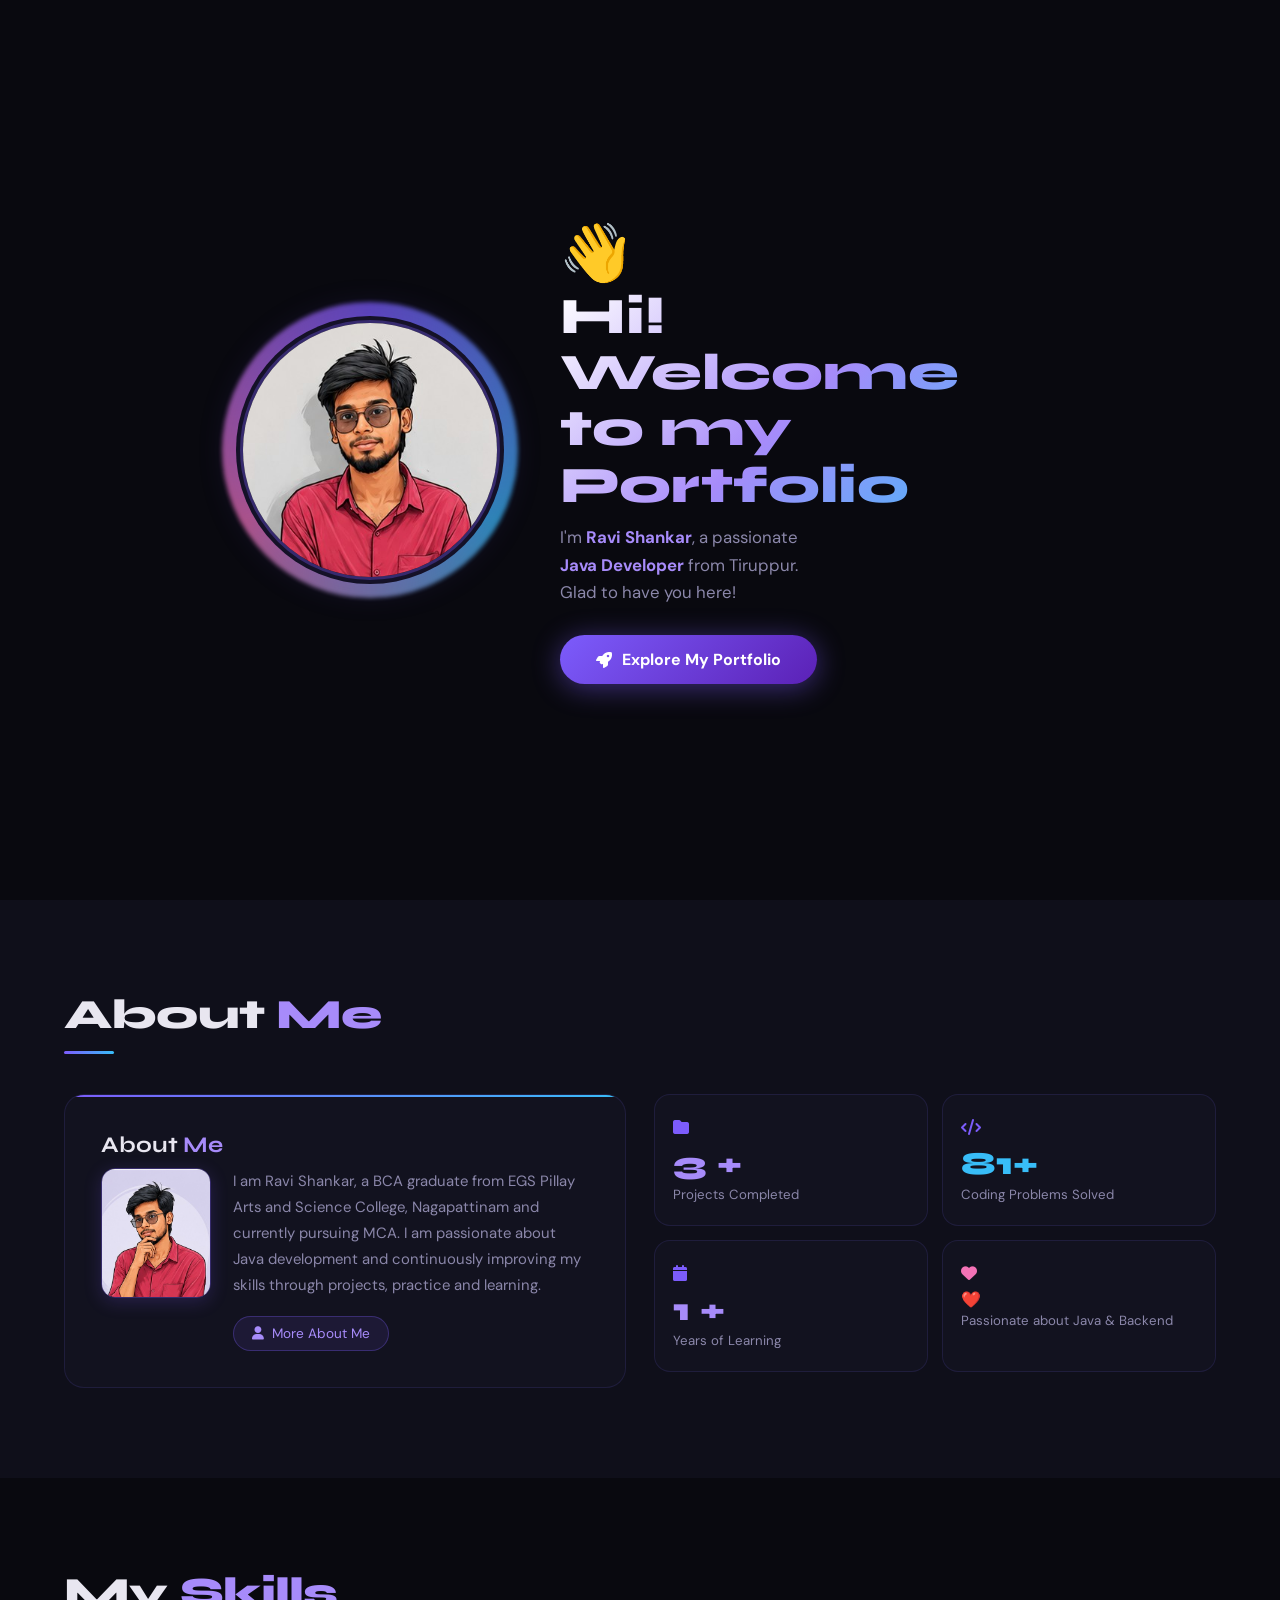
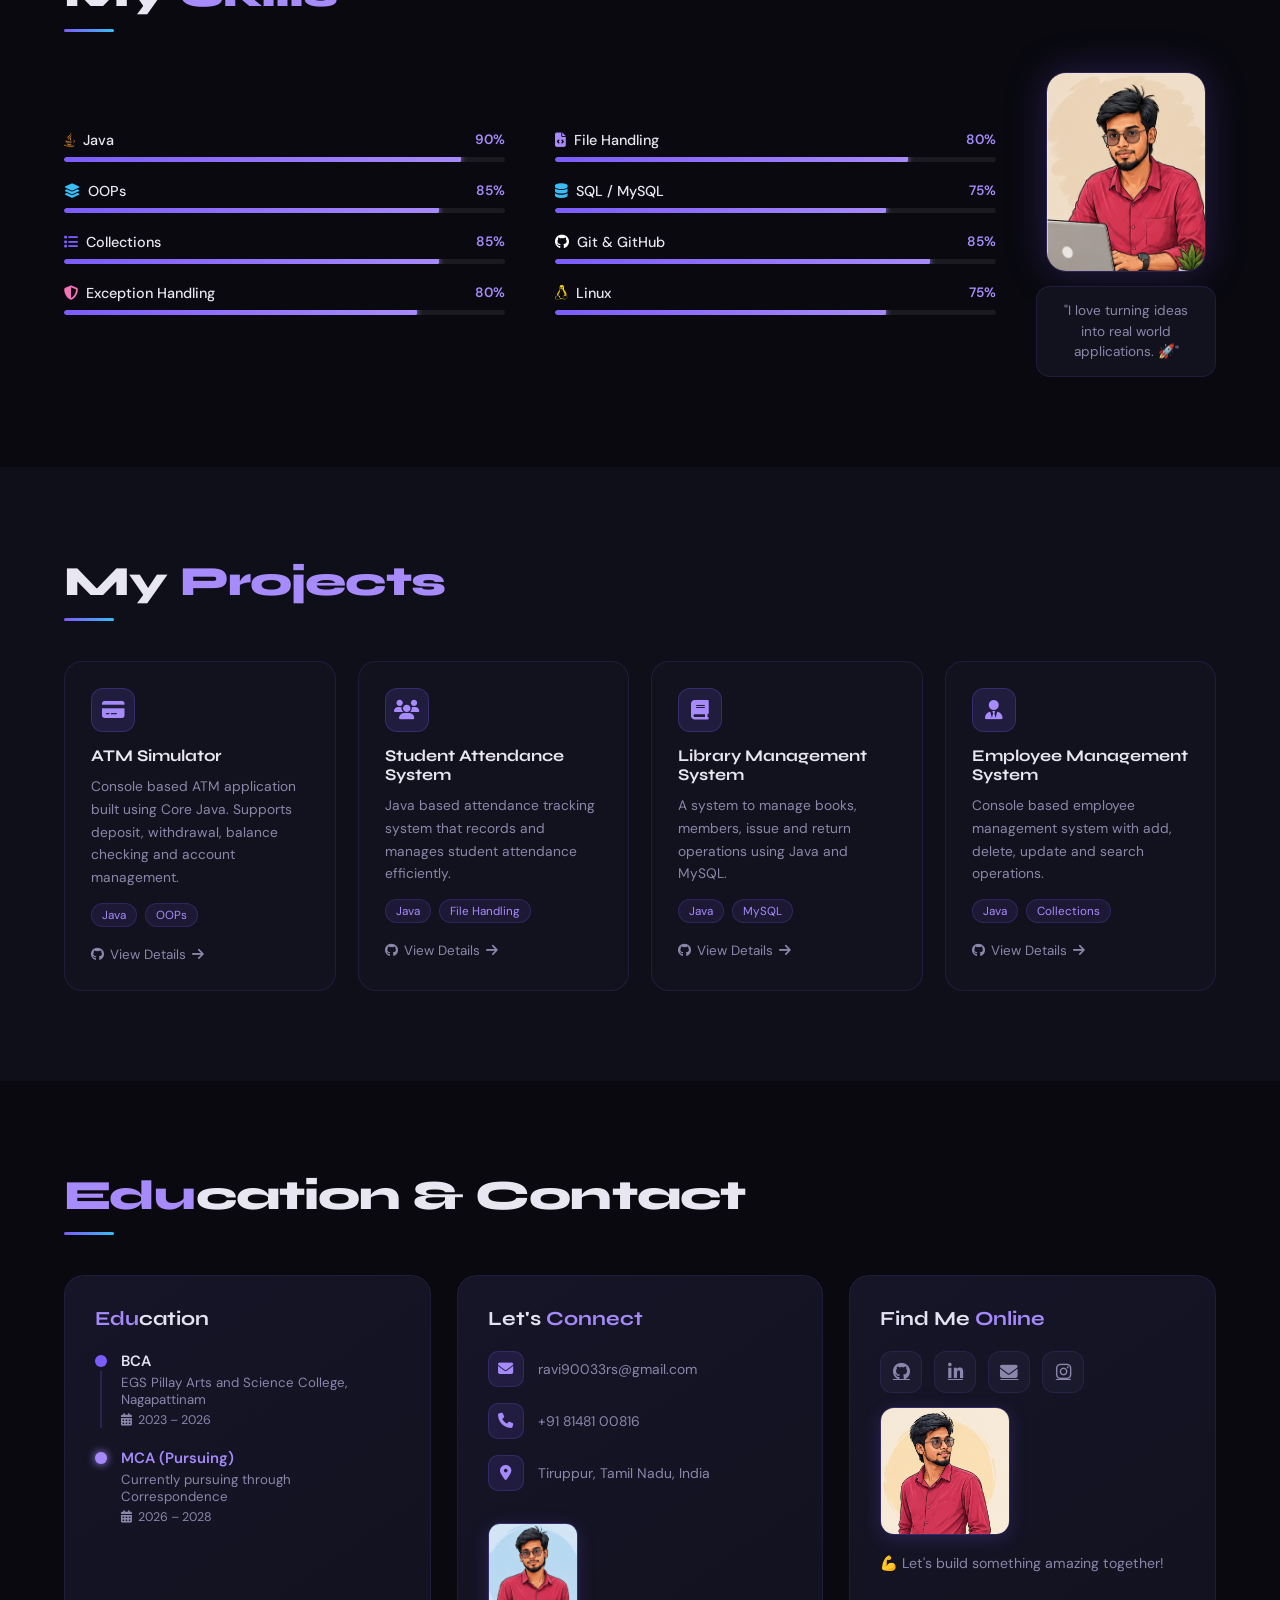
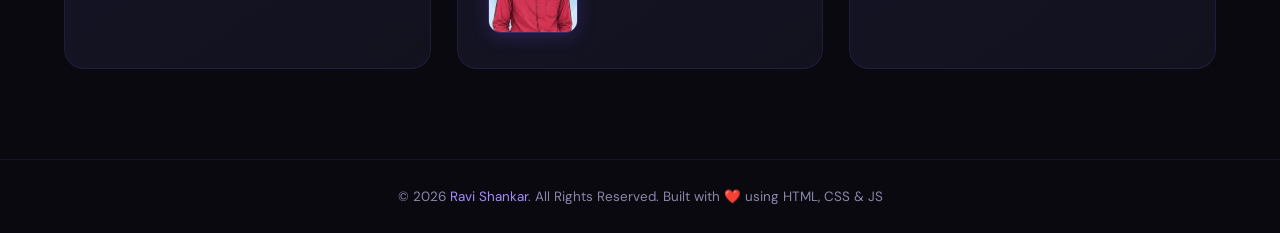
==== index.html @ 4d55198a "Add files via upload" ====
<!DOCTYPE html>
<html lang="en">
<head>
<meta charset="UTF-8"/>
<meta name="viewport" content="width=device-width, initial-scale=1.0"/>
<title>Ravi Shankar | Java Backend Developer</title>
<link href="https://fonts.googleapis.com/css2?family=Syne:wght@400;600;700;800&family=DM+Sans:ital,opsz,wght@0,9..40,300;0,9..40,400;0,9..40,500;1,9..40,300&display=swap" rel="stylesheet"/>
<link rel="stylesheet" href="https://cdnjs.cloudflare.com/ajax/libs/font-awesome/6.5.0/css/all.min.css"/>
<style>
/* ============================
   EDIT GUIDE - CSS VARIABLES
   To change colors, just update these values:
   ============================*/
:root {
  --bg: #09090f;           /* Main background */
  --bg2: #0f0f1a;          /* Section alt background */
  --card: #12121f;         /* Card background */
  --card2: #181828;        /* Card hover/alt */
  --border: rgba(120,100,255,0.13); /* Card borders */
  --purple: #7c5cfc;       /* Primary accent */
  --purple2: #a78bfa;      /* Secondary accent */
  --cyan: #38bdf8;         /* Highlight color */
  --accent: #f472b6;       /* Pink accent */
  --text: #e8e6f0;         /* Main text */
  --muted: #8b87aa;        /* Muted text */
  --glow: 0 0 40px rgba(124,92,252,0.25); /* Glow shadow */
}

*,*::before,*::after{box-sizing:border-box;margin:0;padding:0;}
html{scroll-behavior:smooth;}
body{background:var(--bg);color:var(--text);font-family:"DM Sans",sans-serif;overflow-x:hidden;cursor:none;}

/* ============================
   CUSTOM CURSOR
   ============================ */
#cursor{position:fixed;width:12px;height:12px;background:var(--purple);border-radius:50%;pointer-events:none;z-index:9999;transform:translate(-50%,-50%);transition:width .2s,height .2s,background .2s;mix-blend-mode:screen;}
#cursor-ring{position:fixed;width:38px;height:38px;border:1.5px solid var(--purple2);border-radius:50%;pointer-events:none;z-index:9998;transform:translate(-50%,-50%);transition:width .2s,height .2s,opacity .2s;opacity:0.6;}

::-webkit-scrollbar{width:5px;}
::-webkit-scrollbar-track{background:var(--bg);}
::-webkit-scrollbar-thumb{background:var(--purple);border-radius:10px;}

/* ============================
   GREETING SCREEN
   ============================ */
#greeting{
  position:fixed;inset:0;z-index:10000;
  background:var(--bg);
  display:flex;align-items:center;justify-content:center;flex-direction:column;
  transition:opacity 0.7s ease,transform 0.7s ease;
}
#greeting.hide{opacity:0;transform:scale(1.04);pointer-events:none;}
.greeting-inner{
  display:flex;align-items:center;gap:60px;
  animation:greet-in 0.9s cubic-bezier(.22,1,.36,1) both;
}
@keyframes greet-in{from{opacity:0;transform:translateY(40px)}to{opacity:1;transform:translateY(0)}}
.greeting-avatar-wrap{
  position:relative;width:260px;height:260px;
  animation:float-avatar 4s ease-in-out infinite;
}
@keyframes float-avatar{0%,100%{transform:translateY(0)}50%{transform:translateY(-16px)}}
.greeting-avatar-wrap::before{
  content:"";position:absolute;inset:-18px;border-radius:50%;
  background:conic-gradient(var(--purple),var(--cyan),var(--accent),var(--purple));
  animation:spin-ring 4s linear infinite;
  filter:blur(2px);opacity:0.7;
}
@keyframes spin-ring{to{transform:rotate(360deg)}}
.greeting-avatar-wrap::after{
  content:"";position:absolute;inset:-4px;border-radius:50%;background:var(--bg);
}
.greeting-avatar{
  position:relative;z-index:2;
  width:100%;height:100%;border-radius:50%;object-fit:cover;object-position:top center;
  border:3px solid rgba(124,92,252,0.4);
  box-shadow:var(--glow);
}
.greeting-text{max-width:480px;}
.greeting-wave{font-size:3.5rem;display:block;animation:wave-hand 1.2s ease-in-out infinite;transform-origin:70% 70%;}
@keyframes wave-hand{0%,100%{transform:rotate(0)}25%{transform:rotate(20deg)}75%{transform:rotate(-10deg)}}
.greeting-hi{
  font-family:"Syne",sans-serif;font-size:clamp(2.2rem,5vw,3.2rem);font-weight:800;
  line-height:1.1;margin-bottom:10px;
  background:linear-gradient(135deg,#fff 0%,var(--purple2) 50%,var(--cyan) 100%);
  -webkit-background-clip:text;-webkit-text-fill-color:transparent;
}
.greeting-sub{color:var(--muted);font-size:1.05rem;line-height:1.65;margin-bottom:28px;}
.greeting-sub b{color:var(--purple2);-webkit-text-fill-color:var(--purple2);}
.greeting-enter{
  background:linear-gradient(135deg,var(--purple),#5b21b6);
  color:#fff;border:none;padding:14px 36px;border-radius:30px;
  font-size:1rem;font-weight:700;cursor:none;
  display:inline-flex;align-items:center;gap:10px;
  box-shadow:0 4px 28px rgba(124,92,252,0.45);
  transition:transform .25s,box-shadow .25s;
  font-family:"DM Sans",sans-serif;
}
.greeting-enter:hover{transform:translateY(-4px) scale(1.04);box-shadow:0 10px 36px rgba(124,92,252,0.55);}
.greeting-particles{position:absolute;inset:0;overflow:hidden;pointer-events:none;}
.greeting-particles span{
  position:absolute;border-radius:50%;opacity:0;
  animation:gp-float 5s infinite ease-in-out;
}
@keyframes gp-float{0%{opacity:0;transform:translateY(0) scale(0)}20%{opacity:0.7}80%{opacity:0.3}100%{opacity:0;transform:translateY(-150px) scale(2)}}

/* ============================
   NAVBAR
   ============================ */
nav{
  position:fixed;top:0;left:0;right:0;z-index:100;
  display:flex;align-items:center;justify-content:space-between;
  padding:0 5%;height:70px;
  background:rgba(9,9,15,0.88);backdrop-filter:blur(20px);
  border-bottom:1px solid var(--border);
  transition:box-shadow .3s;
}
nav.scrolled{box-shadow:0 2px 30px rgba(124,92,252,0.15);}
.logo{font-family:"Syne",sans-serif;font-size:1.4rem;font-weight:800;letter-spacing:-.02em;}
.logo span{color:var(--purple);}
.nav-links{display:flex;gap:2rem;list-style:none;}
.nav-links a{color:var(--muted);text-decoration:none;font-size:.9rem;font-weight:500;transition:color .25s;position:relative;padding-bottom:4px;}
.nav-links a::after{content:"";position:absolute;bottom:0;left:0;right:0;height:1.5px;background:var(--purple);transform:scaleX(0);transform-origin:left;transition:transform .3s;}
.nav-links a:hover,.nav-links a.active{color:var(--text);}
.nav-links a:hover::after,.nav-links a.active::after{transform:scaleX(1);}
.hamburger{display:none;flex-direction:column;gap:5px;cursor:none;}
.hamburger span{width:24px;height:2px;background:var(--text);border-radius:2px;transition:.3s;}

/* ============================
   SECTIONS GENERAL
   ============================ */
section{padding:90px 5%;}
.section-title{font-family:"Syne",sans-serif;font-size:clamp(1.9rem,4vw,2.6rem);font-weight:800;letter-spacing:-.02em;margin-bottom:12px;}
.section-title span{color:var(--purple2);}
.section-underline{width:50px;height:3px;background:linear-gradient(90deg,var(--purple),var(--cyan));border-radius:2px;margin-bottom:40px;}

/* ============================
   HERO SECTION
   ============================ */
#home{
  min-height:100vh;display:flex;align-items:center;
  position:relative;overflow:hidden;padding-top:110px;
  gap:40px;
}
.hero-bg{
  position:absolute;inset:0;z-index:0;
  background:radial-gradient(ellipse 60% 60% at 70% 40%,rgba(124,92,252,.18) 0%,transparent 70%),
              radial-gradient(ellipse 40% 40% at 20% 80%,rgba(56,189,248,.1) 0%,transparent 60%);
}
.hero-particles{position:absolute;inset:0;z-index:0;overflow:hidden;}
.hero-particles span{position:absolute;border-radius:50%;background:var(--purple);opacity:0;animation:float-particle 6s infinite ease-in-out;}
@keyframes float-particle{0%{opacity:0;transform:translateY(0) scale(0)}20%{opacity:.6}80%{opacity:.3}100%{opacity:0;transform:translateY(-120px) scale(1.5)}}

.hero-content{position:relative;z-index:2;flex:1;max-width:560px;}
.hero-badge{
  display:inline-flex;align-items:center;gap:8px;
  background:rgba(124,92,252,.12);border:1px solid rgba(124,92,252,.3);
  border-radius:20px;padding:6px 14px;font-size:.8rem;color:var(--purple2);
  margin-bottom:22px;animation:fade-up .8s ease both;
}
.hero-badge::before{content:"";width:7px;height:7px;background:var(--purple);border-radius:50%;animation:pulse-dot 1.4s infinite;}
@keyframes pulse-dot{0%,100%{opacity:1}50%{opacity:.3}}
.hero-hi{font-size:1.3rem;color:var(--muted);animation:fade-up .8s .1s ease both;}
.hero-name{
  font-family:"Syne",sans-serif;font-size:clamp(2.8rem,5.5vw,4.2rem);font-weight:800;
  line-height:1.05;letter-spacing:-.03em;
  background:linear-gradient(135deg,#fff 0%,var(--purple2) 60%,var(--cyan) 100%);
  -webkit-background-clip:text;-webkit-text-fill-color:transparent;
  animation:fade-up .8s .2s ease both;
}
.hero-role{font-size:1.25rem;font-weight:500;margin:10px 0 16px;animation:fade-up .8s .3s ease both;min-height:2rem;}
.hero-role .hl{color:var(--purple2);}
.hero-desc{color:var(--muted);line-height:1.75;max-width:440px;animation:fade-up .8s .4s ease both;font-size:.95rem;}
.hero-btns{display:flex;gap:14px;margin-top:32px;flex-wrap:wrap;animation:fade-up .8s .5s ease both;}
.btn-primary{
  background:linear-gradient(135deg,var(--purple),#5b21b6);color:#fff;
  border:none;padding:13px 28px;border-radius:30px;font-size:.9rem;font-weight:600;
  cursor:none;display:flex;align-items:center;gap:8px;
  transition:transform .25s,box-shadow .25s;
  box-shadow:0 4px 24px rgba(124,92,252,.35);font-family:"DM Sans",sans-serif;
}
.btn-primary:hover{transform:translateY(-3px) scale(1.03);box-shadow:0 8px 32px rgba(124,92,252,.5);}
.btn-secondary{
  background:transparent;color:var(--text);
  border:1.5px solid rgba(255,255,255,.2);padding:13px 28px;
  border-radius:30px;font-size:.9rem;font-weight:500;
  cursor:none;display:flex;align-items:center;gap:8px;
  transition:border-color .25s,background .25s,transform .25s;font-family:"DM Sans",sans-serif;
}
.btn-secondary:hover{border-color:var(--purple2);background:rgba(124,92,252,.08);transform:translateY(-3px);}

/* Hero avatar */
.hero-visual{position:relative;z-index:2;flex:1;display:flex;align-items:center;justify-content:flex-end;animation:fade-up .9s .2s ease both;}
.hero-orb{
  width:clamp(260px,33vw,400px);height:clamp(260px,33vw,400px);
  border-radius:50%;position:relative;
  background:radial-gradient(circle,rgba(124,92,252,.2) 0%,rgba(124,92,252,.04) 60%,transparent 80%);
  display:flex;align-items:center;justify-content:center;
}
.hero-orb::before,.hero-orb::after{
  content:"";position:absolute;inset:12px;border-radius:50%;
  border:1.5px solid rgba(124,92,252,.3);
  animation:rotate-ring 12s linear infinite;
}
.hero-orb::after{inset:32px;border-color:rgba(56,189,248,.2);animation-direction:reverse;animation-duration:8s;}
@keyframes rotate-ring{to{transform:rotate(360deg)}}

.hero-avatar-img{
  width:82%;height:82%;border-radius:50%;z-index:2;
  object-fit:cover;object-position:top center;
  border:2.5px solid rgba(124,92,252,.4);
  box-shadow:var(--glow);
  animation:float-hero 5s ease-in-out infinite;
}
@keyframes float-hero{0%,100%{transform:translateY(0)}50%{transform:translateY(-14px)}}

.hero-icon{
  position:absolute;width:48px;height:48px;
  background:var(--card2);border:1px solid var(--border);
  border-radius:14px;display:flex;align-items:center;justify-content:center;
  font-size:1.3rem;box-shadow:var(--glow);
  animation:float-icon 4s ease-in-out infinite;
}
@keyframes float-icon{0%,100%{transform:translateY(0) rotate(0)}50%{transform:translateY(-8px) rotate(5deg)}}

.speech-bubble{
  position:absolute;top:-10px;left:-30px;
  background:var(--card2);border:1px solid var(--border);
  border-radius:16px 16px 16px 4px;padding:12px 16px;
  font-size:.82rem;line-height:1.4;
  box-shadow:var(--glow);animation:bubble-anim 3s ease-in-out infinite;
  z-index:5;white-space:nowrap;
}
@keyframes bubble-anim{0%,100%{transform:scale(1)}50%{transform:scale(1.04)}}
@keyframes fade-up{from{opacity:0;transform:translateY(30px)}to{opacity:1;transform:translateY(0)}}

/* ============================
   ABOUT SECTION
   ============================ */
#about{background:var(--bg2);}
.about-grid{display:grid;grid-template-columns:1fr 1fr;gap:28px;align-items:start;}
.about-card{
  background:var(--card);border:1px solid var(--border);
  border-radius:20px;padding:36px;position:relative;overflow:hidden;
  transition:transform .3s,box-shadow .3s;
}
.about-card:hover{transform:translateY(-4px);box-shadow:var(--glow);}
.about-card::before{content:"";position:absolute;top:0;left:0;right:0;height:2px;background:linear-gradient(90deg,var(--purple),var(--cyan));}
.about-inner{display:flex;gap:22px;align-items:flex-start;}
.about-avatar-side{
  width:110px;height:130px;flex-shrink:0;
  border-radius:14px;object-fit:cover;object-position:top;
  border:1.5px solid rgba(124,92,252,.35);
  box-shadow:0 4px 18px rgba(124,92,252,.2);
}
.about-card h3{font-family:"Syne",sans-serif;font-size:1.4rem;font-weight:700;margin-bottom:10px;}
.about-card h3 span{color:var(--purple2);}
.about-card p{color:var(--muted);line-height:1.75;font-size:.93rem;}
.about-btn{
  margin-top:18px;display:inline-flex;align-items:center;gap:8px;
  background:rgba(124,92,252,.1);border:1px solid rgba(124,92,252,.3);
  color:var(--purple2);border-radius:20px;padding:8px 18px;
  font-size:.85rem;cursor:none;transition:background .25s;
}
.about-btn:hover{background:rgba(124,92,252,.22);}
.stats-grid{display:grid;grid-template-columns:1fr 1fr;gap:14px;}
.stat-card{
  background:var(--card);border:1px solid var(--border);
  border-radius:16px;padding:22px 18px;
  transition:transform .3s,box-shadow .3s;
}
.stat-card:hover{transform:translateY(-4px);box-shadow:var(--glow);}
.stat-num{font-family:"Syne",sans-serif;font-size:2rem;font-weight:800;color:var(--purple2);}
.stat-label{color:var(--muted);font-size:.83rem;margin-top:3px;}
.stat-icon{font-size:1rem;color:var(--purple);margin-bottom:6px;}
.stat-card.passionate .stat-num{color:var(--accent);font-size:1rem;}

/* ============================
   SKILLS SECTION
   ============================ */
#skills{background:var(--bg);}
.skills-layout{display:grid;grid-template-columns:1fr auto;gap:40px;align-items:center;}
.skills-grid{display:grid;grid-template-columns:1fr 1fr;gap:16px 50px;}
.skill-item{margin-bottom:4px;}
.skill-header{display:flex;justify-content:space-between;margin-bottom:8px;}
.skill-name{font-size:.9rem;font-weight:500;display:flex;align-items:center;gap:8px;}
.skill-pct{font-size:.85rem;color:var(--purple2);font-weight:600;}
.skill-bar{height:5px;background:rgba(255,255,255,.07);border-radius:5px;overflow:hidden;}
.skill-fill{
  height:100%;border-radius:5px;
  background:linear-gradient(90deg,var(--purple),var(--purple2));
  width:0%;transition:width 1.3s cubic-bezier(.22,1,.36,1);position:relative;
}
.skill-fill::after{content:"";position:absolute;right:0;top:50%;transform:translateY(-50%);width:8px;height:8px;border-radius:50%;background:var(--purple2);box-shadow:0 0 6px var(--purple2);}
.skills-avatar{
  width:160px;height:200px;object-fit:cover;object-position:top;
  border-radius:20px;border:1.5px solid rgba(124,92,252,.3);
  box-shadow:var(--glow);
  transition:transform .3s;
}
.skills-avatar:hover{transform:scale(1.04) translateY(-4px);}
.skills-quote{
  background:var(--card);border:1px solid var(--border);
  border-radius:14px;padding:14px 18px;font-size:.85rem;
  color:var(--muted);margin-top:14px;text-align:center;max-width:180px;
  line-height:1.5;
}

/* ============================
   PROJECTS SECTION
   ============================ */
#projects{background:var(--bg2);}
.projects-grid{display:grid;grid-template-columns:repeat(auto-fit,minmax(250px,1fr));gap:22px;}
.project-card{
  background:var(--card);border:1px solid var(--border);
  border-radius:18px;padding:26px;position:relative;overflow:hidden;
  transition:transform .3s,box-shadow .3s,border-color .3s;cursor:none;
}
.project-card::before{
  content:"";position:absolute;inset:0;
  background:linear-gradient(135deg,rgba(124,92,252,.06),transparent);
  opacity:0;transition:opacity .3s;
}
.project-card:hover{transform:translateY(-6px);box-shadow:0 12px 40px rgba(124,92,252,.2);border-color:rgba(124,92,252,.35);}
.project-card:hover::before{opacity:1;}
.proj-icon{
  width:44px;height:44px;border-radius:12px;
  background:rgba(124,92,252,.14);border:1px solid rgba(124,92,252,.25);
  display:flex;align-items:center;justify-content:center;
  font-size:1.25rem;margin-bottom:14px;color:var(--purple2);
}
.proj-title{font-family:"Syne",sans-serif;font-weight:700;font-size:1.02rem;margin-bottom:10px;}
.proj-desc{color:var(--muted);font-size:.86rem;line-height:1.65;margin-bottom:14px;}
.proj-tags{display:flex;gap:8px;flex-wrap:wrap;margin-bottom:16px;}
.proj-tag{
  background:rgba(124,92,252,.1);border:1px solid rgba(124,92,252,.2);
  color:var(--purple2);font-size:.73rem;padding:3px 10px;border-radius:20px;
}
.proj-link{
  display:inline-flex;align-items:center;gap:6px;
  color:var(--muted);font-size:.84rem;text-decoration:none;
  transition:color .2s;
}
.proj-link:hover{color:var(--purple2);}

/* ============================
   EDUCATION + CONTACT SECTION
   ============================ */
#education{background:var(--bg);}
.edu-connect-grid{display:grid;grid-template-columns:1fr 1fr 1fr;gap:26px;}
.edu-card{
  background:var(--card);border:1px solid var(--border);
  border-radius:20px;padding:30px;position:relative;overflow:hidden;
}
.edu-card::before{
  content:"";position:absolute;inset:0;
  background:linear-gradient(145deg,rgba(124,92,252,.04),transparent);
  pointer-events:none;
}
.edu-card h3{font-family:"Syne",sans-serif;font-size:1.25rem;font-weight:700;margin-bottom:20px;}
.edu-card h3 span{color:var(--purple2);}
.edu-item{display:flex;gap:14px;margin-bottom:20px;}
.edu-dot-col{display:flex;flex-direction:column;align-items:center;}
.edu-dot{width:12px;height:12px;border-radius:50%;background:var(--purple);margin-top:4px;flex-shrink:0;}
.edu-line{flex:1;width:1.5px;background:rgba(124,92,252,.2);margin-top:4px;}
.edu-deg{font-weight:600;font-size:.93rem;}
.edu-school{color:var(--muted);font-size:.83rem;margin-top:3px;}
.edu-year{display:flex;align-items:center;gap:6px;color:var(--muted);font-size:.78rem;margin-top:4px;}
.edu-item.pursuing .edu-dot{background:var(--purple2);box-shadow:0 0 8px var(--purple2);}
.edu-item.pursuing .edu-deg{color:var(--purple2);}
.connect-item{display:flex;align-items:center;gap:14px;margin-bottom:16px;}
.connect-icon{
  width:36px;height:36px;border-radius:10px;
  background:rgba(124,92,252,.12);border:1px solid rgba(124,92,252,.2);
  display:flex;align-items:center;justify-content:center;
  color:var(--purple2);font-size:.95rem;flex-shrink:0;
}
.connect-text{font-size:.87rem;color:var(--muted);}
.social-icons{display:flex;gap:12px;margin-top:6px;flex-wrap:wrap;}
.soc-icon{
  width:42px;height:42px;border-radius:12px;
  background:var(--card2);border:1px solid var(--border);
  display:flex;align-items:center;justify-content:center;
  font-size:1.1rem;color:var(--muted);cursor:none;
  transition:transform .25s,color .25s,border-color .25s,box-shadow .25s;
}
.soc-icon:hover{transform:translateY(-4px) scale(1.1);color:var(--purple2);border-color:var(--purple2);box-shadow:0 4px 16px rgba(124,92,252,.25);}
.soc-icon.github:hover{color:#fff;}
.soc-icon.linkedin:hover{color:#0a66c2;border-color:#0a66c2;}
.soc-icon.gmail:hover{color:#ea4335;border-color:#ea4335;}
.soc-icon.instagram:hover{color:#f472b6;border-color:#f472b6;}
.find-avatar{
  width:100%;max-width:130px;border-radius:14px;
  object-fit:cover;object-position:top;margin-top:14px;
  border:1.5px solid rgba(124,92,252,.3);
  box-shadow:0 4px 18px rgba(124,92,252,.2);
  transition:transform .3s;
}
.find-avatar:hover{transform:scale(1.05);}

/* ============================
   FOOTER
   ============================ */
footer{
  text-align:center;padding:28px 5%;
  border-top:1px solid var(--border);
  color:var(--muted);font-size:.84rem;
}
footer a{color:var(--purple2);text-decoration:none;}

/* ============================
   SCROLL ANIMATIONS
   ============================ */
.reveal{opacity:0;transform:translateY(36px);transition:opacity .75s ease,transform .75s ease;}
.reveal.visible{opacity:1;transform:translateY(0);}

/* ============================
   SCROLL TO TOP
   ============================ */
#to-top{
  position:fixed;bottom:28px;right:28px;width:44px;height:44px;border-radius:50%;
  background:var(--purple);color:#fff;
  display:flex;align-items:center;justify-content:center;
  cursor:none;box-shadow:var(--glow);
  opacity:0;pointer-events:none;transition:opacity .3s,transform .3s;z-index:99;
}
#to-top.show{opacity:1;pointer-events:all;}
#to-top:hover{transform:translateY(-4px) scale(1.1);}

/* ============================
   INTERACTIVE TOOLTIP
   ============================ */
.tooltip{
  position:fixed;z-index:9997;background:var(--card2);
  border:1px solid var(--border);border-radius:10px;
  padding:8px 14px;font-size:.8rem;color:var(--muted);
  pointer-events:none;opacity:0;transition:opacity .2s;
  white-space:nowrap;
}

/* ============================
   MOBILE
   ============================ */
@media(max-width:900px){
  .skills-layout{grid-template-columns:1fr;}
  .skills-avatar,.skills-quote{display:none;}
}
@media(max-width:768px){
  .nav-links{display:none;position:absolute;top:70px;left:0;right:0;flex-direction:column;background:var(--bg2);padding:20px 5%;border-bottom:1px solid var(--border);}
  .nav-links.open{display:flex;}
  .hamburger{display:flex;}
  #home{flex-direction:column;gap:30px;text-align:center;padding-top:100px;}
  .hero-visual{justify-content:center;}
  .hero-btns{justify-content:center;}
  .about-grid,.edu-connect-grid{grid-template-columns:1fr;}
  .about-inner{flex-direction:column;}
  .stats-grid{grid-template-columns:1fr 1fr;}
  .greeting-inner{flex-direction:column;gap:30px;text-align:center;padding:20px;}
  .greeting-avatar-wrap{width:180px;height:180px;}
}
</style>
</head>
<body>

<!-- CURSOR -->
<div id="cursor"></div>
<div id="cursor-ring"></div>
<div class="tooltip" id="tooltip"></div>

<!-- ============================
     GREETING SCREEN
     Edit the text below to change what it says
     ============================ -->
<div id="greeting">
  <div class="greeting-particles" id="greet-particles"></div>
  <div class="greeting-inner">
    <div class="greeting-avatar-wrap">
      <!-- AVATAR: Confident pose used for greeting -->
      <img class="greeting-avatar" src="./image/file_0000000012bc71f89e1888171dc85006~2.png" alt="Ravi Shankar"/>
    </div>
    <div class="greeting-text">
      <span class="greeting-wave">👋</span>
      <h1 class="greeting-hi" id="greet-typed"></h1>
      <!-- Edit the greeting message below -->
      <p class="greeting-sub">
        I'm <b>Ravi Shankar</b>, a passionate<br/>
        <b>Java Developer</b> from Tiruppur.<br/>
        Glad to have you here!
      </p>
      <button class="greeting-enter" onclick="enterSite()">
        <i class="fa fa-rocket"></i> Explore My Portfolio 
      </button>
    </div>
  </div>
</div>

<!-- ============================
     NAVBAR
     Edit nav links if you add new sections
     ============================ -->
<nav id="navbar">
  <div class="logo">Ravi <span>Shankar</span></div>
  <ul class="nav-links" id="nav-links">
    <li><a href="#home" class="active">Home</a></li>
    <li><a href="#about">About</a></li>
    <li><a href="#skills">Skills</a></li>
    <li><a href="#projects">Projects</a></li>
    <li><a href="#education">Education</a></li>
    <li><a href="#contact">Contact</a></li>
  </ul>
  <div style="display:flex;gap:12px;align-items:center;">
    <div class="hamburger" id="hamburger"><span></span><span></span><span></span></div>
  </div>
</nav>

<!-- ============================
     HERO SECTION
     Edit name, role, description here
     ============================ -->
<section id="home">
  <div class="hero-bg"></div>
  <div class="hero-particles" id="hero-particles"></div>

  <div class="hero-content">
    <div class="hero-badge">🚀 Available for Opportunities</div>
    <p class="hero-hi">Hi, I'm</p>
    <!-- EDIT: Your name -->                                                                                                                                                                                                                            
    <h1 class="hero-name">Ravi Shankar</h1>
    <!-- EDIT: roles array in the JS section below (search "TYPING ROLES") -->
    <p class="hero-role"><span class="hl">Java Developer</span></p>
    <!-- EDIT: Your tagline -->
    <p class="hero-desc">BCA Graduate | MCA Student | Passionate about building reliable Java applications and solving real-world problems.</p>
    <div class="hero-btns">
      <button class="btn-primary" onclick="document.getElementById('projects').scrollIntoView({behavior:'smooth'})">
        View My Work <i class="fa fa-arrow-right"></i>
      </button>
      <!-- EDIT: Change href to your actual resume PDF link -->
      <button class="btn-secondary" onclick="alert('Add your resume link in the HTML!')">                                                                             
        <i class="fa fa-download"></i> Download Resume
      </button>
    </div>
  </div>

  <div class="hero-visual">
    <div class="hero-orb">
      <div class="speech-bubble">👋 Hello!<br/>Welcome to my<br/>portfolio!</div>
      <!-- Avatar 1: Confident pose in hero -->
      <img class="hero-avatar-img" src="./image/file_0000000012bc71f89e1888171dc85006~2.png" alt="Ravi Shankar"/>
      <div class="hero-icon" style="top:8%;right:-8px;animation-delay:.2s;color:#f89820;"><i class="fab fa-java"></i></div>
      <div class="hero-icon" style="bottom:16%;right:-4px;animation-delay:.8s;color:var(--purple2);"><i class="fa fa-code"></i></div>
      <div class="hero-icon" style="top:28%;left:-8px;animation-delay:1.4s;color:var(--cyan);"><i class="fa fa-database"></i></div>
    </div>
  </div>
</section>

<!-- ============================
     ABOUT SECTION
     Edit the text content below
     ============================ -->
<section id="about">
  <div class="reveal">
    <h2 class="section-title">About <span>Me</span></h2>
    <div class="section-underline"></div>
  </div>
  <div class="about-grid reveal">
    <div class="about-card">
      <h3>About <span>Me</span></h3>
      <div class="about-inner">
        <!-- Avatar 3: Thinking pose for about section -->
        <img class="about-avatar-side" src="./image/file_0000000012bc71f89e1888171dc85006~4.png" alt="Thinking pose"/>
        <div>
          <!-- EDIT: Your about me text -->
          <p>I am Ravi Shankar, a BCA graduate from EGS Pillay Arts and Science College, Nagapattinam and currently pursuing MCA. I am passionate about Java development and continuously improving my skills through projects, practice and learning.</p>
          <div class="about-btn"><i class="fa fa-user"></i> More About Me</div>
        </div>
      </div>
    </div>
    <div class="stats-grid">
      <!-- EDIT: Update numbers as you grow -->
      <div class="stat-card">
        <div class="stat-icon"><i class="fa fa-folder"></i></div>
        <div class="stat-num" data-count="3">0</div>
        <div class="stat-label">Projects Completed</div>
      </div>
      <div class="stat-card">
        <div class="stat-icon"><i class="fa fa-code"></i></div>
        <div class="stat-num" style="color:var(--cyan)" data-count="100">0</div>
        <div class="stat-label">Coding Problems Solved</div>
      </div>
      <div class="stat-card">
        <div class="stat-icon"><i class="fa fa-calendar"></i></div>
        <div class="stat-num" data-count="1">0</div>
        <div class="stat-label">Years of Learning</div>
      </div>
      <div class="stat-card passionate">
        <div class="stat-icon" style="color:var(--accent)"><i class="fa fa-heart"></i></div>
        <div class="stat-num">❤️</div>
        <div class="stat-label">Passionate about Java &amp; Backend</div>
      </div>
    </div>
  </div>
</section>

<!-- ============================
     SKILLS SECTION
     Edit skill names and percentages (data-w="XX")
     ============================ -->
<section id="skills">
  <div class="reveal">
    <h2 class="section-title">My <span>Skills</span></h2>
    <div class="section-underline"></div>
  </div>
  <div class="skills-layout reveal">
    <div class="skills-grid" id="skills-grid">
      <!-- EDIT: Change skill name and data-w value (0-100) for each skill -->
      <div class="skill-item">
        <div class="skill-header">
          <span class="skill-name"><i class="fab fa-java" style="color:#f89820"></i> Java</span>
          <span class="skill-pct">90%</span>
        </div>
        <div class="skill-bar"><div class="skill-fill" data-w="90"></div></div>
      </div>
      <div class="skill-item">
        <div class="skill-header">
          <span class="skill-name"><i class="fa fa-file-code" style="color:var(--purple2)"></i> File Handling</span>
          <span class="skill-pct">80%</span>
        </div>
        <div class="skill-bar"><div class="skill-fill" data-w="80"></div></div>
      </div>
      <div class="skill-item">
        <div class="skill-header">
          <span class="skill-name"><i class="fa fa-layer-group" style="color:var(--cyan)"></i> OOPs</span>
          <span class="skill-pct">85%</span>
        </div>
        <div class="skill-bar"><div class="skill-fill" data-w="85"></div></div>
      </div>
      <div class="skill-item">
        <div class="skill-header">
          <span class="skill-name"><i class="fa fa-database" style="color:#38bdf8"></i> SQL / MySQL</span>
          <span class="skill-pct">75%</span>
        </div>
        <div class="skill-bar"><div class="skill-fill" data-w="75"></div></div>
      </div>
      <div class="skill-item">
        <div class="skill-header">
          <span class="skill-name"><i class="fa fa-list" style="color:var(--purple)"></i> Collections</span>
          <span class="skill-pct">85%</span>
        </div>
        <div class="skill-bar"><div class="skill-fill" data-w="85"></div></div>
      </div>
      <div class="skill-item">
        <div class="skill-header">
          <span class="skill-name"><i class="fab fa-github" style="color:#fff"></i> Git &amp; GitHub</span>
          <span class="skill-pct">85%</span>
        </div>
        <div class="skill-bar"><div class="skill-fill" data-w="85"></div></div>
      </div>
      <div class="skill-item">
        <div class="skill-header">
          <span class="skill-name"><i class="fa fa-shield-alt" style="color:var(--accent)"></i> Exception Handling</span>
          <span class="skill-pct">80%</span>
        </div>
        <div class="skill-bar"><div class="skill-fill" data-w="80"></div></div>
      </div>
      <div class="skill-item">
        <div class="skill-header">
          <span class="skill-name"><i class="fab fa-linux" style="color:#ffd700"></i> Linux</span>
          <span class="skill-pct">75%</span>
        </div>
        <div class="skill-bar"><div class="skill-fill" data-w="75"></div></div>
      </div>
    </div>
    <!-- Avatar 2: Working pose beside skills -->
    <div style="display:flex;flex-direction:column;align-items:center;">
      <img class="skills-avatar" src="./image/file_0000000012bc71f89e1888171dc85006~3.png" alt="Working pose"/>
      <div class="skills-quote">"I love turning ideas into real world applications. 🚀"</div>
    </div>
  </div>
</section>

<!-- ============================
     PROJECTS SECTION
     Add/edit projects below - copy a .project-card block to add new ones
     ============================ -->
<section id="projects">
  <div class="reveal">
    <h2 class="section-title">My <span>Projects</span></h2>
    <div class="section-underline"></div>
  </div>
  <div class="projects-grid">
    <!-- EDIT: Update project title, description, tags, and github link -->
    <div class="project-card reveal" data-tooltip="Click to view on GitHub">
      <div class="proj-icon"><i class="fa fa-credit-card"></i></div>
      <div class="proj-title">ATM Simulator</div>
      <div class="proj-desc">Console based ATM application built using Core Java. Supports deposit, withdrawal, balance checking and account management.</div>
      <div class="proj-tags"><span class="proj-tag">Java</span><span class="proj-tag">OOPs</span></div>
      <a href="#" class="proj-link"><i class="fab fa-github"></i> View Details <i class="fa fa-arrow-right"></i></a>
    </div>
    <div class="project-card reveal" data-tooltip="Click to view on GitHub">
      <div class="proj-icon"><i class="fa fa-users"></i></div>
      <div class="proj-title">Student Attendance System</div>
      <div class="proj-desc">Java based attendance tracking system that records and manages student attendance efficiently.</div>
      <div class="proj-tags"><span class="proj-tag">Java</span><span class="proj-tag">File Handling</span></div>
      <a href="#" class="proj-link"><i class="fab fa-github"></i> View Details <i class="fa fa-arrow-right"></i></a>
    </div>
    <div class="project-card reveal" data-tooltip="Click to view on GitHub">
      <div class="proj-icon"><i class="fa fa-book"></i></div>
      <div class="proj-title">Library Management System</div>
      <div class="proj-desc">A system to manage books, members, issue and return operations using Java and MySQL.</div>
      <div class="proj-tags"><span class="proj-tag">Java</span><span class="proj-tag">MySQL</span></div>
      <a href="#" class="proj-link"><i class="fab fa-github"></i> View Details <i class="fa fa-arrow-right"></i></a>
    </div>
    <div class="project-card reveal" data-tooltip="Click to view on GitHub">
      <div class="proj-icon"><i class="fa fa-user-tie"></i></div>
      <div class="proj-title">Employee Management System</div>
      <div class="proj-desc">Console based employee management system with add, delete, update and search operations.</div>
      <div class="proj-tags"><span class="proj-tag">Java</span><span class="proj-tag">Collections</span></div>
      <a href="#" class="proj-link"><i class="fab fa-github"></i> View Details <i class="fa fa-arrow-right"></i></a>
    </div>
  </div>
</section>

<!-- ============================
     EDUCATION + CONTACT SECTION
     Edit education and contact details below
     ============================ -->
<section id="education">
  <div class="reveal">
    <h2 class="section-title"><span>Edu</span>cation &amp; Contact</h2>
    <div class="section-underline"></div>
  </div>
  <div class="edu-connect-grid">
    <div class="edu-card reveal">
      <h3><span>Edu</span>cation</h3>
      <div class="edu-item">
        <div class="edu-dot-col"><div class="edu-dot"></div><div class="edu-line"></div></div>
        <div>
          <!-- EDIT: Your degree and college -->
          <div class="edu-deg">BCA</div>
          <div class="edu-school">EGS Pillay Arts and Science College, Nagapattinam</div>
          <div class="edu-year"><i class="fa fa-calendar-alt"></i> 2023 – 2026</div>
        </div>
      </div>
      <div class="edu-item pursuing">
        <div class="edu-dot-col"><div class="edu-dot"></div></div>
        <div>
          <div class="edu-deg">MCA (Pursuing)</div>
          <div class="edu-school">Currently pursuing through Correspondence</div>
          <div class="edu-year"><i class="fa fa-calendar-alt"></i> 2026 – 2028</div>
        </div>
      </div>
    </div>

    <div class="edu-card reveal" id="contact">
      <h3>Let's <span>Connect</span></h3>
      <!-- EDIT: Your email, phone, location -->
      <div class="connect-item">
        <div class="connect-icon"><i class="fa fa-envelope"></i></div>
        <div class="connect-text">ravi90033rs@gmail.com</div>
      </div>
      <div class="connect-item">
        <div class="connect-icon"><i class="fa fa-phone"></i></div>
        <div class="connect-text">+91 81481 00816</div>
      </div>
      <div class="connect-item">
        <div class="connect-icon"><i class="fa fa-map-marker-alt"></i></div>
        <div class="connect-text">Tiruppur, Tamil Nadu, India</div>
      </div>
      <!-- Avatar 4: Relaxed pose -->
      <img class="about-avatar-side" src="./image/file_0000000012bc71f89e1888171dc85006~5.png" alt="Relaxed pose" style="margin-top:16px;width:90px;height:110px;border-radius:12px;"/>
    </div>

    <div class="edu-card reveal">
      <h3>Find Me <span>Online</span></h3>
      <!-- EDIT: Add your actual social media URLs as href values -->
      <div class="social-icons">
        <a href="https://github.com/" target="_blank" class="soc-icon github" data-tooltip="GitHub"><i class="fab fa-github"></i></a>
        <a href="https://linkedin.com/" target="_blank" class="soc-icon linkedin" data-tooltip="LinkedIn"><i class="fab fa-linkedin-in"></i></a>
        <a href="mailto:ravi90033rs@gmail.com" class="soc-icon gmail" data-tooltip="Email"><i class="fa fa-envelope"></i></a>
        <a href="https://www.instagram.com/lovely_boy_r_s_143/" target="_blank" class="soc-icon instagram" data-tooltip="Instagram"><i class="fab fa-instagram"></i></a>
      </div>
      <!-- Avatar 5: Side profile -->
      <img class="find-avatar" src="./image/file_0000000012bc71f89e1888171dc85006~6.png" alt="Side profile pose"/>
      <p style="color:var(--muted);font-size:.88rem;margin-top:12px;line-height:1.6;">💪 Let's build something amazing together!</p>
    </div>
  </div>
</section>

<footer>
  © 2026 <a href="#">Ravi Shankar</a>. All Rights Reserved. Built with ❤️ using HTML, CSS &amp; JS
</footer>

<div id="to-top" onclick="window.scrollTo({top:0,behavior:'smooth'})"><i class="fa fa-chevron-up"></i></div>

<script>
// ============================
// CURSOR
// ============================
const cursor = document.getElementById("cursor");
const ring = document.getElementById("cursor-ring");
let mx=0,my=0,rx=0,ry=0;
document.addEventListener("mousemove",e=>{mx=e.clientX;my=e.clientY;cursor.style.left=mx+"px";cursor.style.top=my+"px";});
(function loop(){rx+=(mx-rx)*.12;ry+=(my-ry)*.12;ring.style.left=rx+"px";ring.style.top=ry+"px";requestAnimationFrame(loop);})();
document.querySelectorAll("a,button,.btn-primary,.btn-secondary,.about-btn,.soc-icon,.project-card,.stat-card,.hamburger,#to-top,.greeting-enter").forEach(el=>{
  el.addEventListener("mouseenter",()=>{cursor.style.width="20px";cursor.style.height="20px";ring.style.width="54px";ring.style.height="54px";ring.style.opacity=".3";});
  el.addEventListener("mouseleave",()=>{cursor.style.width="12px";cursor.style.height="12px";ring.style.width="38px";ring.style.height="38px";ring.style.opacity=".6";});
});

// ============================
// TOOLTIP
// ============================
const tooltip = document.getElementById("tooltip");
document.querySelectorAll("[data-tooltip]").forEach(el=>{
  el.addEventListener("mouseenter",e=>{tooltip.textContent=el.dataset.tooltip;tooltip.style.opacity="1";});
  el.addEventListener("mousemove",e=>{tooltip.style.left=(e.clientX+14)+"px";tooltip.style.top=(e.clientY-32)+"px";});
  el.addEventListener("mouseleave",()=>{tooltip.style.opacity="0";});
});

// ============================
// GREETING SCREEN TYPED TEXT
// Edit the text in the array below to change greeting message
// ============================
const greetMsg = "Hi! Welcome to my Portfolio 🎉";
let gi=0;
const greetEl = document.getElementById("greet-typed");
function typeGreet(){
  if(gi<=greetMsg.length){
    greetEl.textContent=greetMsg.slice(0,gi);
    gi++;
    setTimeout(typeGreet, gi===1?600:55);
  }
}
typeGreet();

// Greeting particles
const gpc = document.getElementById("greet-particles");
const gColors=["#7c5cfc","#38bdf8","#f472b6","#a78bfa","#ffd700"];
for(let i=0;i<30;i++){
  const s=document.createElement("span");
  const sz=Math.random()*6+2;
  s.style.cssText=`width:${sz}px;height:${sz}px;left:${Math.random()*100}%;top:${Math.random()*100}%;background:${gColors[Math.floor(Math.random()*gColors.length)]};animation-delay:${Math.random()*4}s;animation-duration:${3+Math.random()*3}s;`;
  gpc.appendChild(s);
}

// Enter site
function enterSite(){
  document.getElementById("greeting").classList.add("hide");
  setTimeout(()=>{document.getElementById("greeting").style.display="none";},750);
}
// Auto-dismiss after 8 seconds if user doesn't click
setTimeout(enterSite, 8000);

// ============================
// HERO PARTICLES
// ============================
const pc=document.getElementById("hero-particles");
const pColors=["#7c5cfc","#38bdf8","#f472b6"];
for(let i=0;i<20;i++){
  const s=document.createElement("span");
  const sz=Math.random()*4+2;
  s.style.cssText=`width:${sz}px;height:${sz}px;left:${Math.random()*100}%;top:${40+Math.random()*55}%;background:${pColors[Math.floor(Math.random()*3)]};animation-delay:${Math.random()*5}s;animation-duration:${4+Math.random()*4}s;`;
  pc.appendChild(s);
}

// ============================
// NAVBAR
// ============================
const navbar=document.getElementById("navbar");
window.addEventListener("scroll",()=>{
  navbar.classList.toggle("scrolled",window.scrollY>30);
  document.getElementById("to-top").classList.toggle("show",window.scrollY>300);
  ["home","about","skills","projects","education"].forEach(id=>{
    const el=document.getElementById(id);
    if(!el)return;
    const r=el.getBoundingClientRect();
    const lnk=document.querySelector(`.nav-links a[href="#${id}"]`);
    if(lnk)lnk.classList.toggle("active",r.top<=100&&r.bottom>100);
  });
});
document.getElementById("hamburger").addEventListener("click",()=>{
  document.getElementById("nav-links").classList.toggle("open");
});
document.querySelectorAll(".nav-links a").forEach(a=>{
  a.addEventListener("click",e=>{
    e.preventDefault();
    const t=document.querySelector(a.getAttribute("href"));
    if(t)t.scrollIntoView({behavior:"smooth"});
    document.getElementById("nav-links").classList.remove("open");
  });
});

// ============================
// SCROLL REVEAL
// ============================
const observer=new IntersectionObserver(entries=>{
  entries.forEach(e=>{if(e.isIntersecting){e.target.classList.add("visible");observer.unobserve(e.target);}} );
},{threshold:.1});
document.querySelectorAll(".reveal").forEach(el=>observer.observe(el));

// ============================
// SKILL BARS ANIMATION
// ============================
const skillObserver=new IntersectionObserver(entries=>{
  entries.forEach(e=>{
    if(e.isIntersecting){
      e.target.querySelectorAll(".skill-fill").forEach(bar=>{bar.style.width=bar.dataset.w+"%";});
      skillObserver.unobserve(e.target);
    }
  });
},{threshold:.2});
const sg=document.getElementById("skills-grid");
if(sg)skillObserver.observe(sg);

// ============================
// COUNTER ANIMATION
// ============================
const countObserver=new IntersectionObserver(entries=>{
  entries.forEach(e=>{
    if(e.isIntersecting){
      e.target.querySelectorAll("[data-count]").forEach(el=>{
        const target=+el.dataset.count;
        let cur=0;
        const step=Math.ceil(target/40);
        const t=setInterval(()=>{
          cur=Math.min(cur+step,target);
          el.textContent=cur+(target>=10?"+":" +");
          if(cur>=target)clearInterval(t);
        },35);
      });
      countObserver.unobserve(e.target);
    }
  });
},{threshold:.3});
document.querySelectorAll(".stats-grid").forEach(el=>countObserver.observe(el));

// ============================
// TYPING EFFECT - Hero role
// EDIT: Add/remove roles in the array below
// ============================
const roles=["Java Backend Developer","Problem Solver 🎯","MCA Student 📚","Open Source Enthusiast 🌐","Building Real-World Apps 🚀"];
let ri=0,ci=0,del=false;
const roleEl=document.querySelector(".hero-role");
function typeRole(){
  const txt=roles[ri];
  if(!del){ci++;roleEl.innerHTML=`<span class="hl">${txt.slice(0,ci)}</span>`;if(ci===txt.length){del=true;setTimeout(typeRole,1600);return;}}
  else{ci--;roleEl.innerHTML=`<span class="hl">${txt.slice(0,ci)}</span>`;if(ci===0){del=false;ri=(ri+1)%roles.length;}}
  setTimeout(typeRole,del?45:85);
}
setTimeout(typeRole,1400);
</script>
</body>
</html>
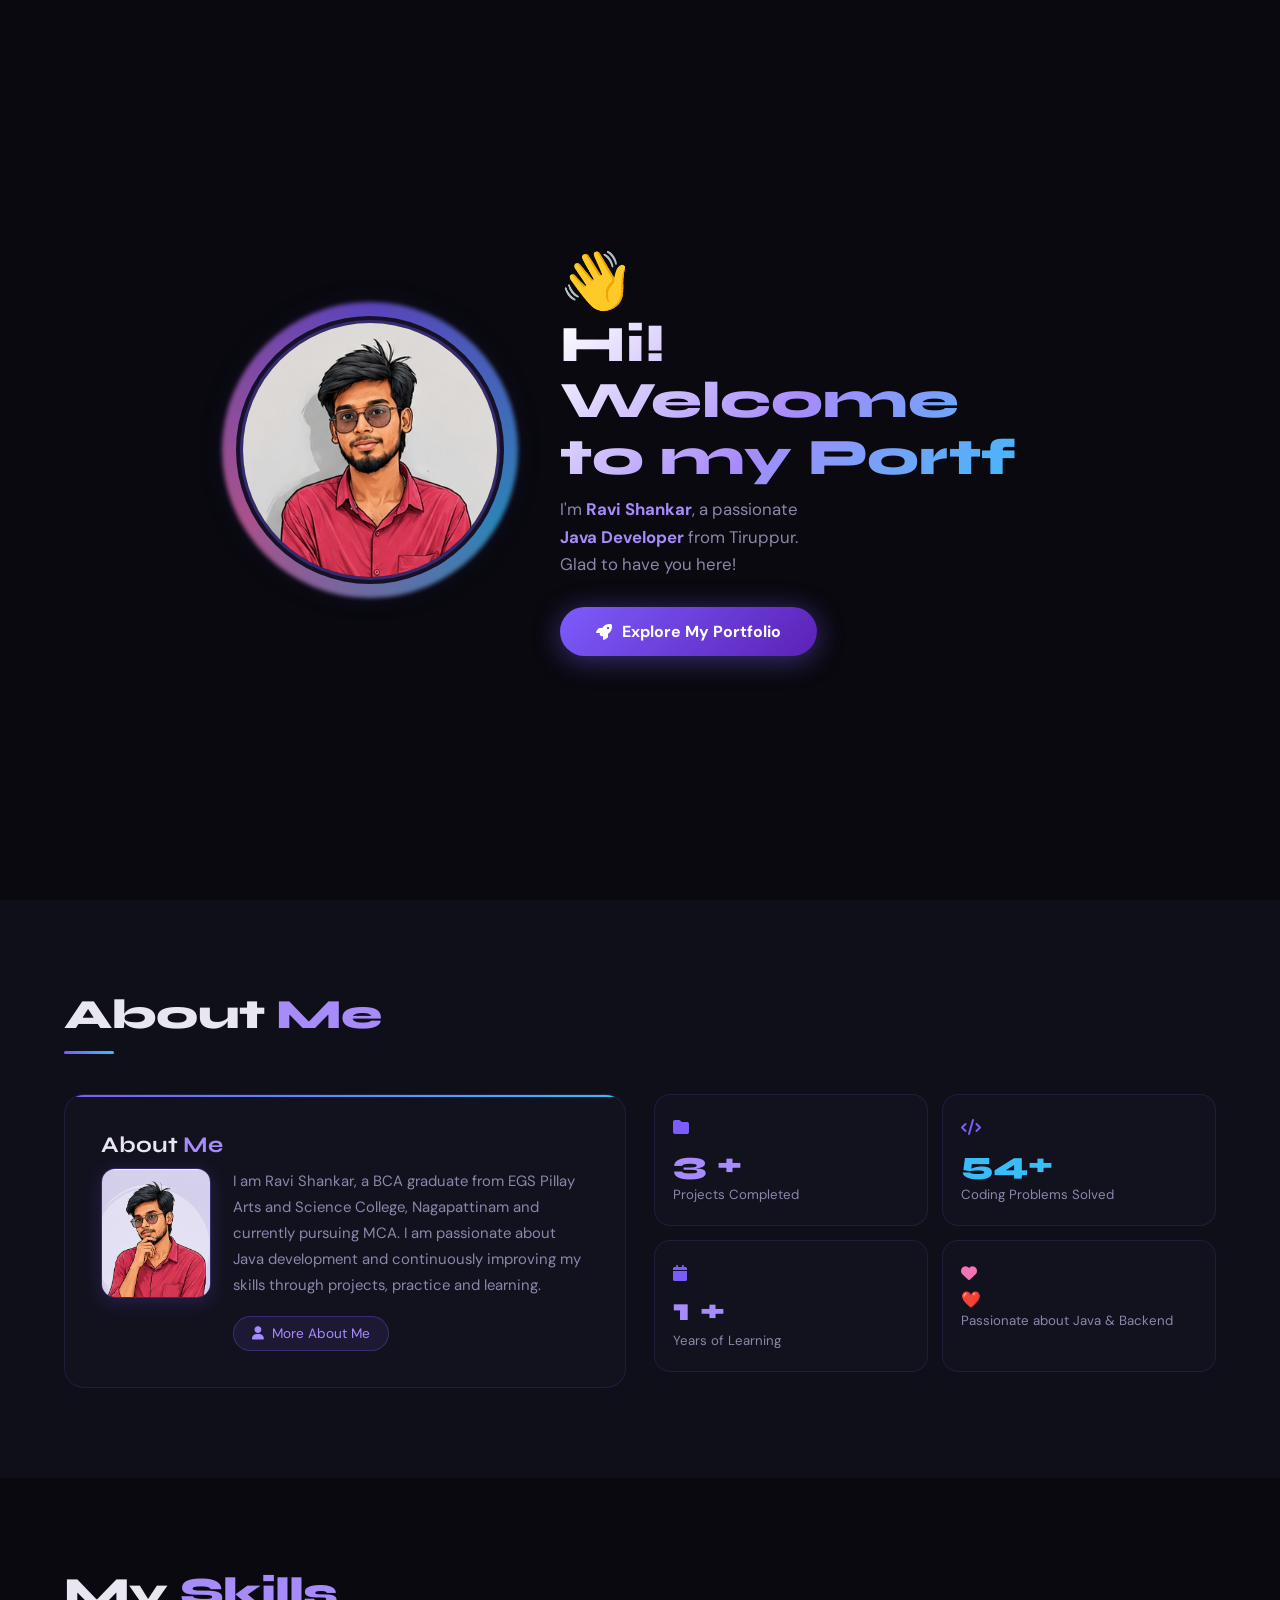
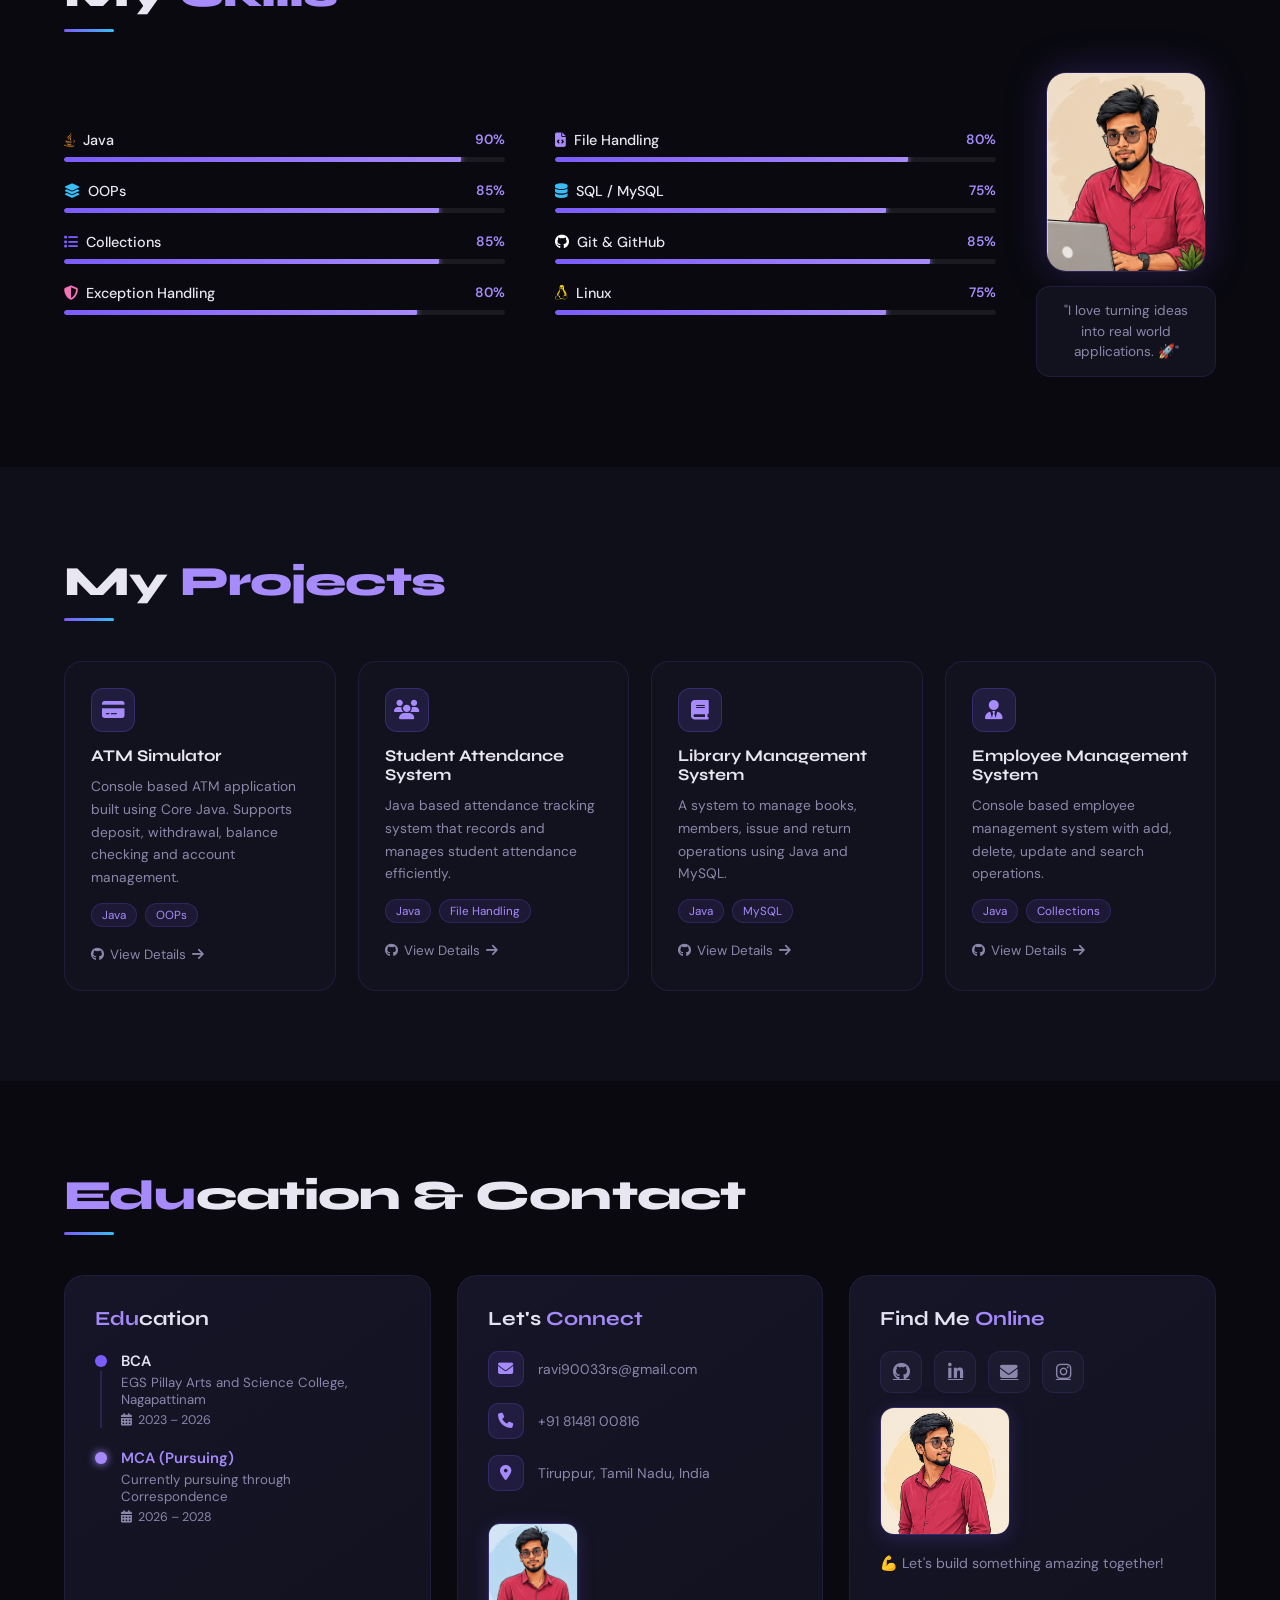
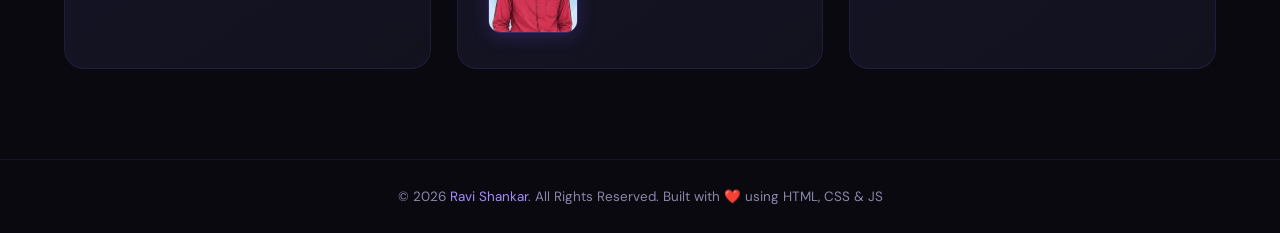
==== commit f407aa76: "Update index.html" ====
--- a/index.html
+++ b/index.html
@@ -535,8 +535,8 @@
         View My Work <i class="fa fa-arrow-right"></i>
       </button>
       <!-- EDIT: Change href to your actual resume PDF link -->
-      <button class="btn-secondary" onclick="alert('Add your resume link in the HTML!')">                                                                             
-        <i class="fa fa-download"></i> Download Resume
+ <a href="assets/Resume.pdf" download class="btn-secondary">
+  <i class="fa fa-download"></i> Download Resume</a>
       </button>
     </div>
   </div>
@@ -949,4 +949,4 @@
 setTimeout(typeRole,1400);
 </script>
 </body>
-</html>+</html>
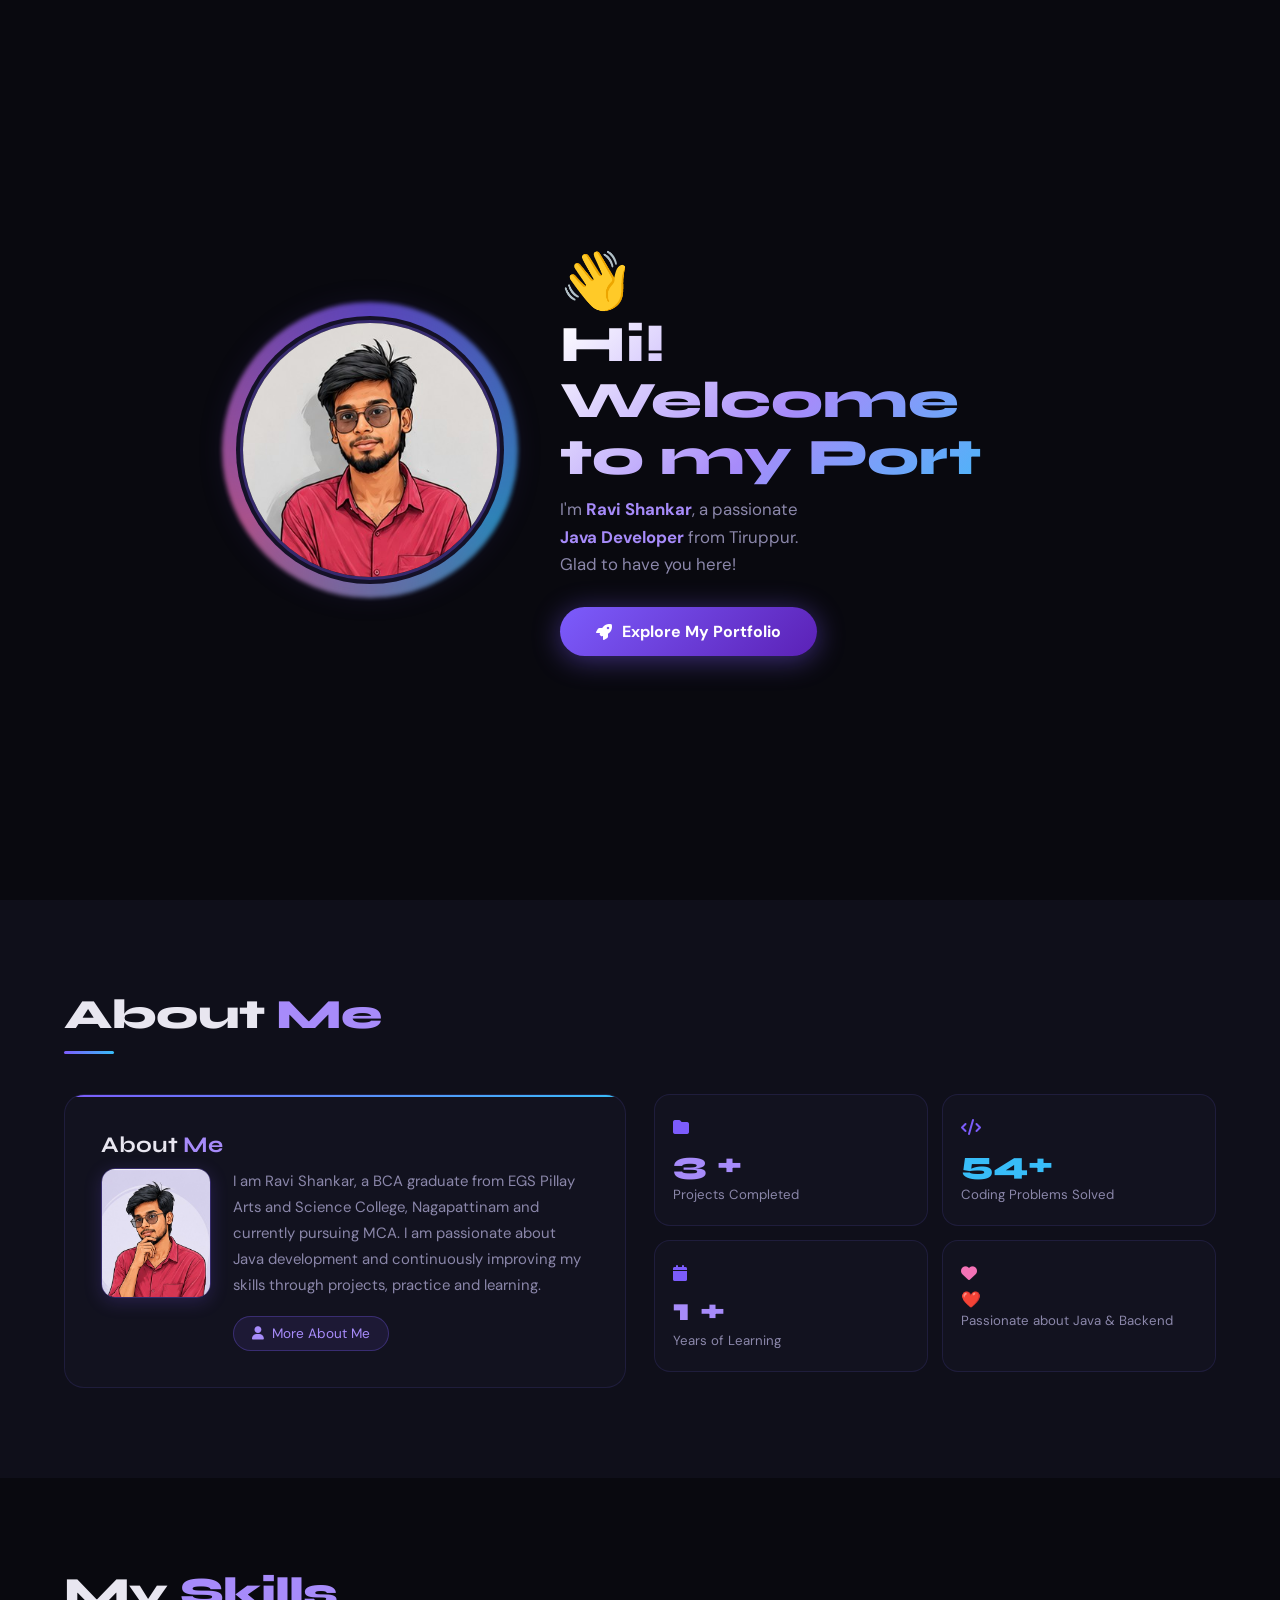
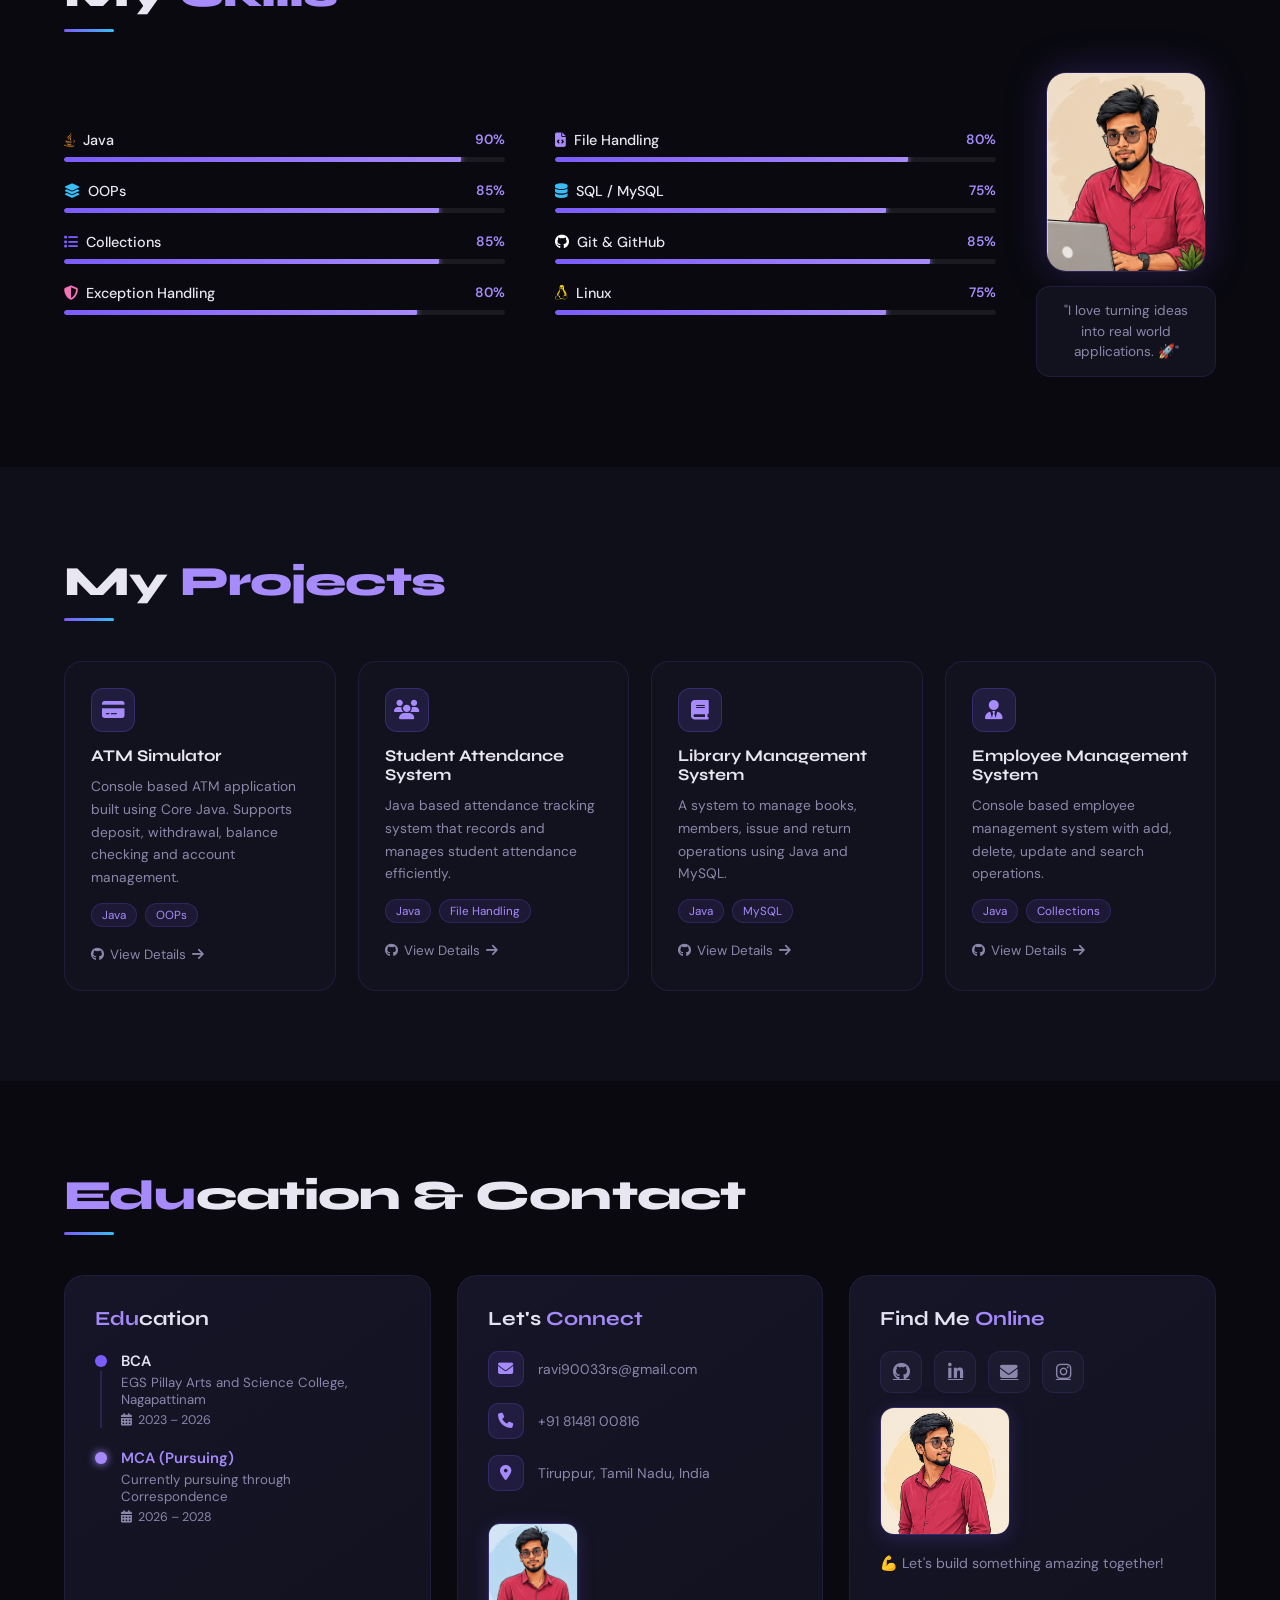
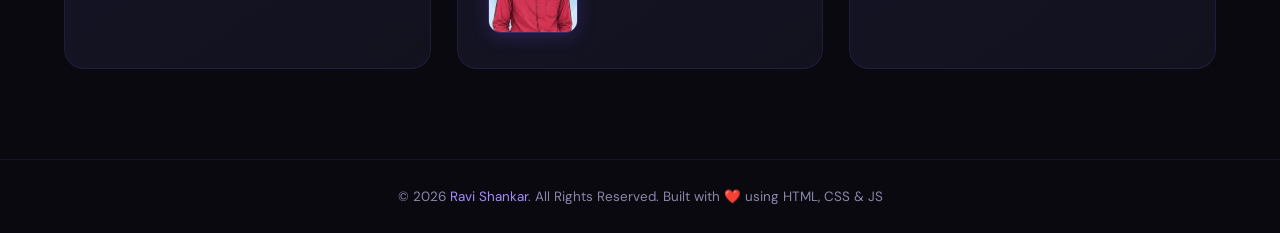
==== commit 66dfdada: "Update index.html" ====
--- a/index.html
+++ b/index.html
@@ -775,7 +775,7 @@
       <!-- EDIT: Add your actual social media URLs as href values -->
       <div class="social-icons">
         <a href="https://github.com/" target="_blank" class="soc-icon github" data-tooltip="GitHub"><i class="fab fa-github"></i></a>
-        <a href="https://linkedin.com/" target="_blank" class="soc-icon linkedin" data-tooltip="LinkedIn"><i class="fab fa-linkedin-in"></i></a>
+        <a href="https://linkedin.com/in/ravi-shankar-j-e-6b7607341" target="_blank" class="soc-icon linkedin" data-tooltip="LinkedIn"><i class="fab fa-linkedin-in"></i></a>
         <a href="mailto:ravi90033rs@gmail.com" class="soc-icon gmail" data-tooltip="Email"><i class="fa fa-envelope"></i></a>
         <a href="https://www.instagram.com/lovely_boy_r_s_143/" target="_blank" class="soc-icon instagram" data-tooltip="Instagram"><i class="fab fa-instagram"></i></a>
       </div>
